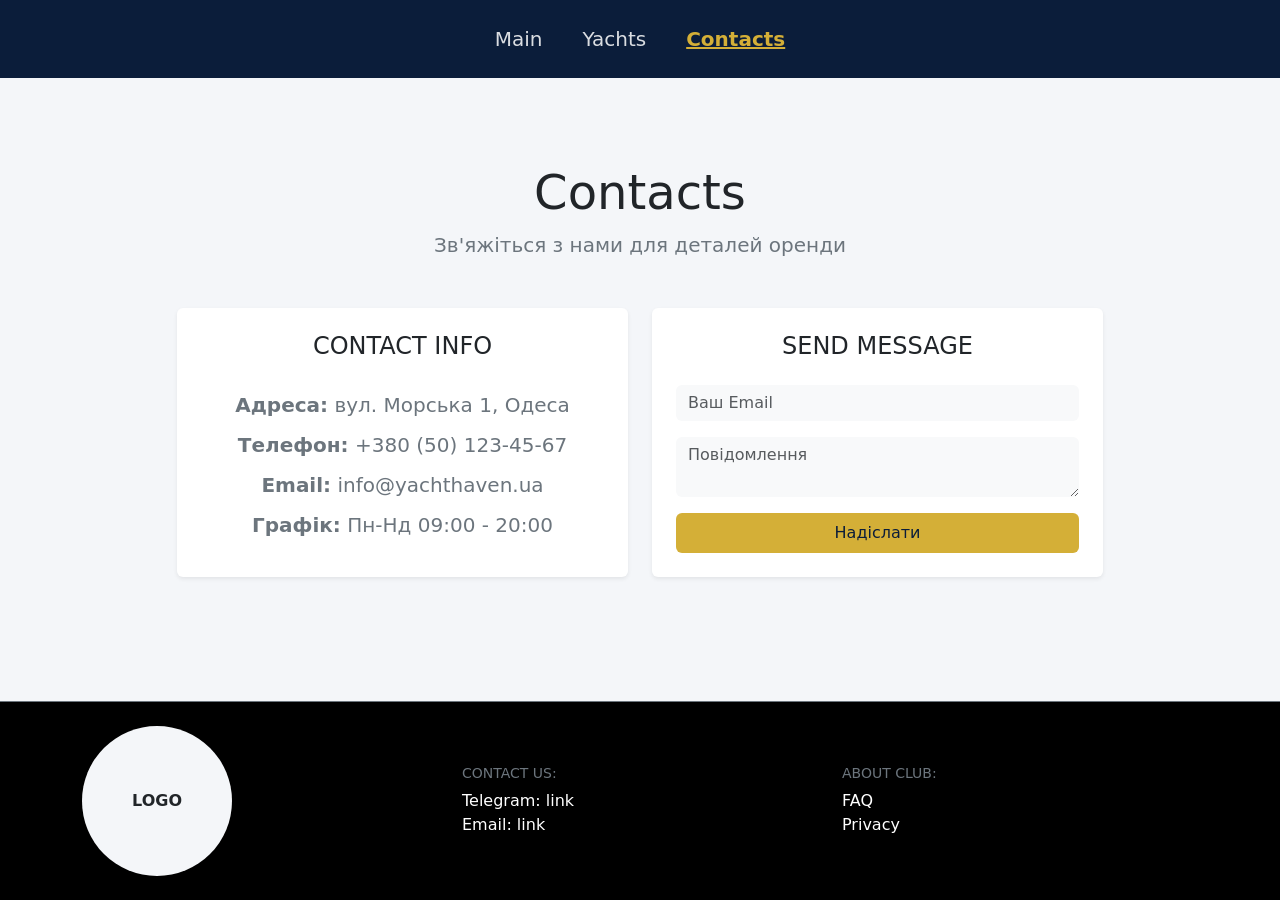
==== contacts.html @ 9a30c916 "Add files via upload" ====
<!DOCTYPE html>
<html lang="uk" class="h-100">
<head>
    <meta charset="UTF-8">
    <meta name="viewport" content="width=device-width, initial-scale=1.0">
    <title>Контакти - YachtHaven</title>
    <meta name="description" content="Зв'яжіться з нами для бронювання.">
    <link rel="shortcut icon" href="data:;base64,iVBORw0KGgo=" type="image/x-icon">
    <link href="https://cdn.jsdelivr.net/npm/bootstrap@5.3.2/dist/css/bootstrap.min.css" rel="stylesheet">
    <link rel="stylesheet" href="style.css">
</head>
<body class="d-flex flex-column h-100 logo-bg">

    <nav class="navbar navbar-expand-lg navbar-dark custom-nav py-3">
        <div class="container justify-content-center position-relative">
            <ul class="navbar-nav flex-row gap-4 fs-5 mx-auto">
                <li class="nav-item"><a class="nav-link" href="index.html">Main</a></li>
                <li class="nav-item"><a class="nav-link" href="yachts.html">Yachts</a></li>
                <li class="nav-item"><a class="nav-link active fw-bold text-decoration-underline" href="contacts.html">Contacts</a></li>
            </ul>
        </div>
    </nav>

    <main class="flex-shrink-0 my-auto container py-5">
        <div class="text-center mb-5">
            <h1 class="display-5 fw-normal text-dark">Contacts</h1>
            <p class="fs-5 text-secondary">Зв'яжіться з нами для деталей оренди</p>
        </div>
        
        <div class="row justify-content-center g-4">
            <div class="col-md-5">
                <div class="card h-100 border-0 rounded p-4 bg-white shadow-sm">
                    <h2 class="h4 fw-normal text-uppercase mb-4 text-center">Contact Info</h2>
                    <ul class="list-unstyled fs-5 text-secondary lh-lg mb-0 text-center">
                        <li><strong>Адреса:</strong> вул. Морська 1, Одеса</li>
                        <li><strong>Телефон:</strong> +380 (50) 123-45-67</li>
                        <li><strong>Email:</strong> info@yachthaven.ua</li>
                        <li><strong>Графік:</strong> Пн-Нд 09:00 - 20:00</li>
                    </ul>
                </div>
            </div>
            <div class="col-md-5">
                <div class="card h-100 border-0 rounded p-4 bg-white shadow-sm">
                    <h2 class="h4 fw-normal text-uppercase mb-4 text-center">Send Message</h2>
                    <form action="#" method="POST" class="mt-auto">
                        <div class="mb-3">
                            <input type="email" class="form-control bg-light border-0" placeholder="Ваш Email" required>
                        </div>
                        <div class="mb-3">
                            <textarea class="form-control bg-light border-0" rows="2" placeholder="Повідомлення" required></textarea>
                        </div>
                        <button type="submit" class="btn btn-gold w-100 py-2 fw-medium">Надіслати</button>
                    </form>
                </div>
            </div>
        </div>
    </main>

    <footer class="footer mt-auto py-4 bg-black text-white border-top border-secondary">
        <div class="container">
            <div class="row align-items-center text-center text-md-start">
                <div class="col-md-4 mb-3 mb-md-0 d-flex justify-content-center justify-content-md-start">
                    <div class="footer-logo-circle d-flex align-items-center justify-content-center text-uppercase fw-bold text-dark">Logo</div>
                </div>
                <div class="col-md-4 mb-3 mb-md-0">
                    <h5 class="text-secondary small text-uppercase mb-2">Contact us:</h5>
                    <ul class="list-unstyled mb-0">
                        <li><a href="#" class="text-white text-decoration-none">Telegram: link</a></li>
                        <li><a href="#" class="text-white text-decoration-none">Email: link</a></li>
                    </ul>
                </div>
                <div class="col-md-4">
                    <h5 class="text-secondary small text-uppercase mb-2">About club:</h5>
                    <ul class="list-unstyled mb-0">
                        <li><a href="#" class="text-white text-decoration-none">FAQ</a></li>
                        <li><a href="#" class="text-white text-decoration-none">Privacy</a></li>
                    </ul>
                </div>
            </div>
        </div>
    </footer>

    <script src="https://cdn.jsdelivr.net/npm/bootstrap@5.3.2/dist/js/bootstrap.bundle.min.js"></script>
</body>
</html>
---- style.css ----
/* Налаштування базової колірної палітри */
:root {
    --bg-main: #f4f6f9;         /* Світло-сірий фон сторінок */
    --nav-blue: #0b1d3a;        /* Темно-синій колір навбару */
    --logo-gold: #d4af37;       /* Золотий акцент */
    --blue-mock: #0078d4;       /* Синій для карток яхт */
}

html, body {
    height: 100%;
}

body.logo-bg {
    background-color: var(--bg-main);
    font-family: system-ui, -apple-system, "Segoe UI", Roboto, sans-serif;
}

/* Навігаційна панель */
.custom-nav {
    background-color: var(--nav-blue) !important;
}

.custom-nav .nav-link {
    color: rgba(255, 255, 255, 0.85) !important;
}

.custom-nav .nav-link:hover,
.custom-nav .nav-link.active {
    color: var(--logo-gold) !important;
}

/* Графічні елементи */
.main-logo-circle {
    width: 240px;
    height: 240px;
    background-color: var(--logo-gold);
    border-radius: 50%;
    color: var(--nav-blue);
    letter-spacing: 1px;
}

.footer-logo-circle {
    width: 150px;
    height: 150px;
    background-color: var(--bg-main);
    border-radius: 50%;
}

.btn-gold {
    background-color: var(--logo-gold) !important;
    color: var(--nav-blue);
    border: none;
    font-weight: 500;
}

.btn-gold:hover {
    background-color: #b5952f !important;
    color: white;
}

/* Адаптивність (Медіа-запити) */
@media (min-width: 992px) {
    .main-logo-circle {
        width: 280px;
        height: 280px;
    }
}

@media (min-width: 1200px) {
    .container {
        max-width: 1140px;
    }
}
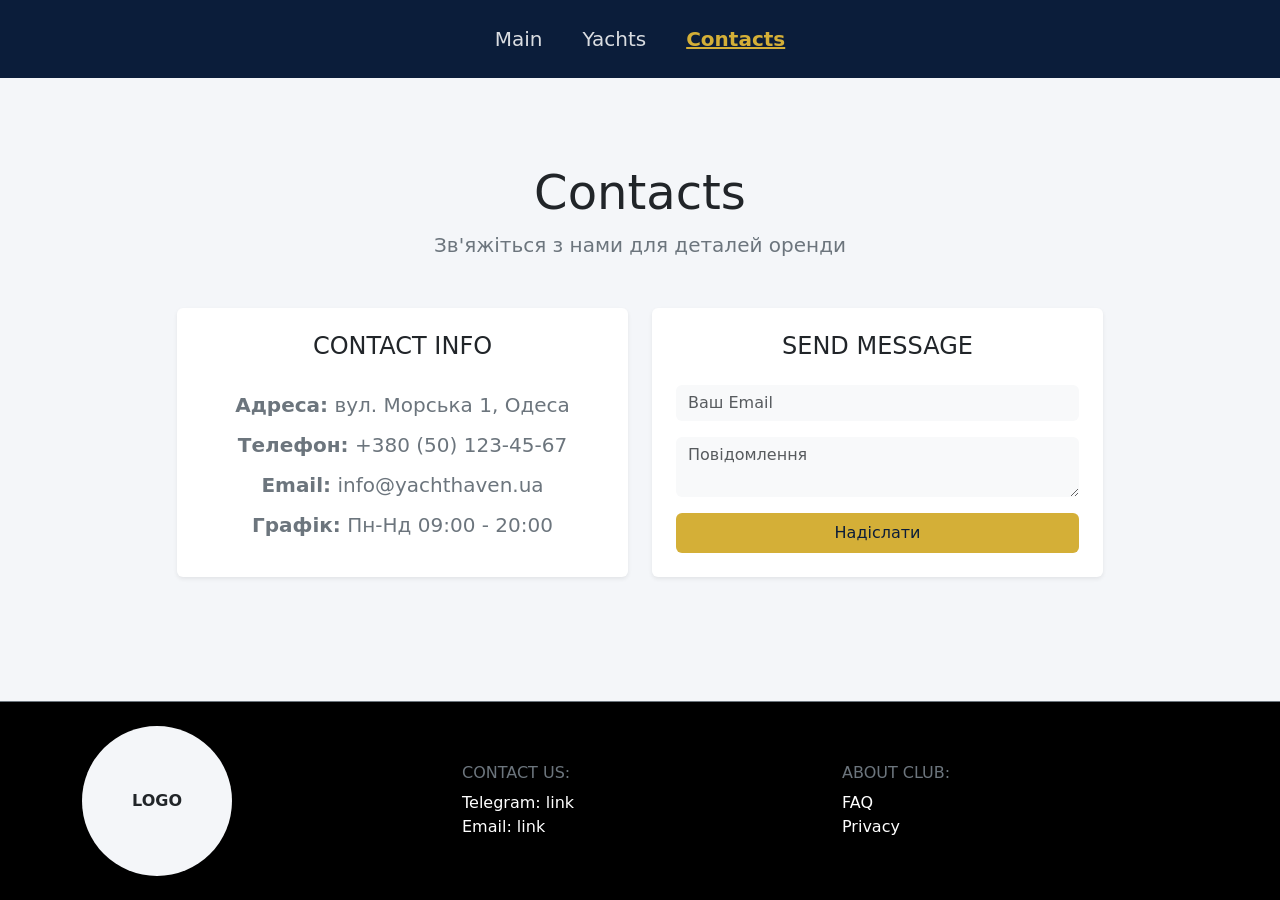
==== commit 1bbd1d18: "Update contacts.html" ====
--- a/contacts.html
+++ b/contacts.html
@@ -56,21 +56,23 @@
         </div>
     </main>
 
-    <footer class="footer mt-auto py-4 bg-black text-white border-top border-secondary">
+  <footer class="footer mt-auto py-4 bg-black text-white border-top border-secondary">
         <div class="container">
             <div class="row align-items-center text-center text-md-start">
                 <div class="col-md-4 mb-3 mb-md-0 d-flex justify-content-center justify-content-md-start">
-                    <div class="footer-logo-circle d-flex align-items-center justify-content-center text-uppercase fw-bold text-dark">Logo</div>
+                    <div class="footer-logo-circle d-flex align-items-center justify-content-center text-uppercase fw-bold text-dark">
+                        Logo
+                    </div>
                 </div>
                 <div class="col-md-4 mb-3 mb-md-0">
-                    <h5 class="text-secondary small text-uppercase mb-2">Contact us:</h5>
+                    <h2 class="h6 text-secondary text-uppercase mb-2">Contact us:</h2>
                     <ul class="list-unstyled mb-0">
                         <li><a href="#" class="text-white text-decoration-none">Telegram: link</a></li>
                         <li><a href="#" class="text-white text-decoration-none">Email: link</a></li>
                     </ul>
                 </div>
                 <div class="col-md-4">
-                    <h5 class="text-secondary small text-uppercase mb-2">About club:</h5>
+                    <h2 class="h6 text-secondary text-uppercase mb-2">About club:</h2>
                     <ul class="list-unstyled mb-0">
                         <li><a href="#" class="text-white text-decoration-none">FAQ</a></li>
                         <li><a href="#" class="text-white text-decoration-none">Privacy</a></li>
@@ -82,4 +84,4 @@
 
     <script src="https://cdn.jsdelivr.net/npm/bootstrap@5.3.2/dist/js/bootstrap.bundle.min.js"></script>
 </body>
-</html>+</html>
